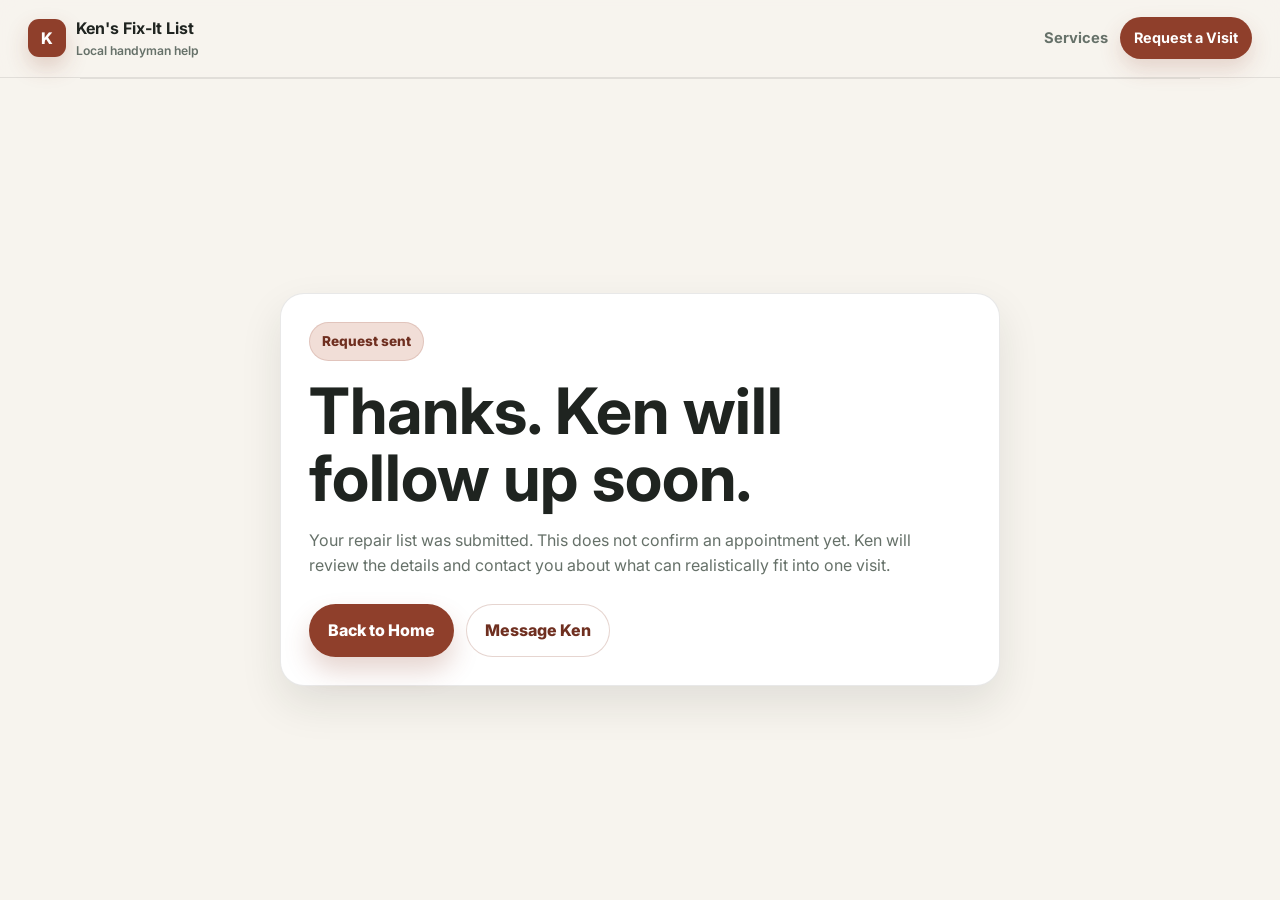
==== thank-you.html @ f35f441e "Fix Netlify form success page" ====
<!doctype html>
<html lang="en">
  <head>
    <meta charset="utf-8">
    <meta name="viewport" content="width=device-width, initial-scale=1">
    <meta
      name="description"
      content="Thanks for contacting Ken's Fix-It List. Ken will follow up about your small repair visit."
    >
    <title>Request Sent | Ken's Fix-It List</title>
    <link rel="preconnect" href="https://fonts.googleapis.com">
    <link rel="preconnect" href="https://fonts.gstatic.com" crossorigin>
    <link
      href="https://fonts.googleapis.com/css2?family=Inter:wght@400;500;600;700;800&display=swap"
      rel="stylesheet"
    >
    <link rel="stylesheet" href="styles.css">
  </head>
  <body>
    <header class="site-header">
      <a class="brand" href="/" aria-label="Ken's Fix-It List home">
        <span class="brand-mark">K</span>
        <span>
          <strong>Ken's Fix-It List</strong>
          <small>Local handyman help</small>
        </span>
      </a>
      <nav class="header-actions" aria-label="Primary navigation">
        <a href="/#services">Services</a>
        <a class="header-cta" href="/#lead-form">Request a Visit</a>
      </nav>
    </header>

    <main>
      <section class="thank-you-page section">
        <div class="thank-you-card">
          <p class="trust-line">Request sent</p>
          <h1>Thanks. Ken will follow up soon.</h1>
          <p>
            Your repair list was submitted. This does not confirm an appointment yet. Ken will review the details and contact you about what can realistically fit into one visit.
          </p>
          <div class="hero-actions">
            <a class="button button-primary" href="/">Back to Home</a>
            <a class="button button-secondary" href="https://m.me/YOUR_FACEBOOK_PAGE" target="_blank" rel="noopener">
              Message Ken
            </a>
          </div>
        </div>
      </section>
    </main>
  </body>
</html>
---- styles.css ----
:root {
  --ink: #1f2420;
  --muted: #667169;
  --line: #e3e0d8;
  --paper: #f7f4ee;
  --panel: #ffffff;
  --soft: #eee8dc;
  --accent: #8f3f2b;
  --accent-dark: #6f2f20;
  --accent-soft: #f1ded7;
  --shadow: 0 18px 42px rgba(31, 36, 32, 0.1);
}

* {
  box-sizing: border-box;
}

html {
  scroll-behavior: smooth;
}

body {
  margin: 0;
  background: var(--paper);
  color: var(--ink);
  font-family: Inter, system-ui, -apple-system, BlinkMacSystemFont, "Segoe UI", sans-serif;
  line-height: 1.55;
}

a {
  color: inherit;
}

.site-header {
  position: sticky;
  top: 0;
  z-index: 10;
  display: flex;
  align-items: center;
  justify-content: space-between;
  gap: 14px;
  padding: 13px 18px;
  background: rgba(247, 244, 238, 0.92);
  border-bottom: 1px solid rgba(31, 36, 32, 0.1);
  backdrop-filter: blur(14px);
}

.brand {
  display: inline-flex;
  align-items: center;
  gap: 10px;
  min-width: 0;
  font-weight: 800;
  text-decoration: none;
}

.brand span:last-child {
  display: grid;
  gap: 1px;
}

.brand small {
  color: var(--muted);
  font-size: 0.76rem;
  font-weight: 600;
}

.brand-mark {
  display: grid;
  width: 38px;
  height: 38px;
  flex: 0 0 auto;
  place-items: center;
  color: #ffffff;
  background: var(--accent);
  border-radius: 11px;
  box-shadow: 0 10px 22px rgba(143, 63, 43, 0.22);
}

.header-actions {
  display: flex;
  align-items: center;
  gap: 12px;
  color: var(--muted);
  font-size: 0.92rem;
  font-weight: 700;
}

.header-actions a {
  text-decoration: none;
}

.header-actions > a:first-child {
  display: none;
}

.header-cta {
  padding: 10px 14px;
  color: #ffffff;
  background: var(--accent);
  border-radius: 999px;
  font-size: 0.9rem;
  box-shadow: 0 10px 22px rgba(143, 63, 43, 0.18);
}

.hero,
.section,
.site-footer {
  width: min(100%, 1120px);
  margin: 0 auto;
  padding: 48px 18px;
}

.hero {
  display: grid;
  gap: 30px;
  align-items: center;
  padding-top: 38px;
}

.trust-line {
  display: inline-flex;
  width: fit-content;
  margin: 0 0 16px;
  padding: 8px 12px;
  color: var(--accent-dark);
  background: var(--accent-soft);
  border: 1px solid rgba(143, 63, 43, 0.16);
  border-radius: 999px;
  font-size: 0.85rem;
  font-weight: 800;
}

.eyebrow {
  margin: 0 0 10px;
  color: var(--accent);
  font-size: 0.76rem;
  font-weight: 800;
  letter-spacing: 0;
  text-transform: uppercase;
}

h1,
h2 {
  margin: 0;
  line-height: 1.06;
  letter-spacing: 0;
}

h1 {
  max-width: 760px;
  font-size: clamp(2.35rem, 9vw, 4.7rem);
}

h2 {
  font-size: clamp(1.8rem, 6.5vw, 3rem);
}

p {
  margin-top: 0;
}

.hero-text,
.section-heading p,
.price-card p,
.steps p,
.faq p,
.final-cta p,
.messenger p,
.site-footer span,
.form-note {
  color: var(--muted);
}

.hero-text {
  max-width: 660px;
  margin: 18px 0 0;
  font-size: clamp(1.05rem, 3vw, 1.25rem);
}

.hero-actions {
  display: grid;
  gap: 12px;
  margin-top: 26px;
}

.button {
  display: inline-flex;
  min-height: 50px;
  align-items: center;
  justify-content: center;
  padding: 13px 18px;
  border: 1px solid transparent;
  border-radius: 999px;
  font: inherit;
  font-weight: 800;
  text-decoration: none;
  cursor: pointer;
  transition: transform 160ms ease, background 160ms ease, border-color 160ms ease;
}

.button:hover {
  transform: translateY(-1px);
}

.button-primary {
  color: #ffffff;
  background: var(--accent);
  box-shadow: 0 14px 26px rgba(143, 63, 43, 0.22);
}

.button-primary:hover,
.header-cta:hover {
  background: var(--accent-dark);
}

.button-secondary {
  color: var(--accent-dark);
  background: #ffffff;
  border-color: rgba(143, 63, 43, 0.22);
}

.hero-card {
  display: grid;
  gap: 14px;
}

.photo-placeholder,
.price-card,
.lead-form,
details,
.service-grid article,
.steps li {
  background: var(--panel);
  border: 1px solid rgba(31, 36, 32, 0.1);
  border-radius: 18px;
}

.photo-placeholder {
  display: grid;
  min-height: 245px;
  place-items: end start;
  padding: 18px;
  overflow: hidden;
  color: var(--accent-dark);
  background:
    linear-gradient(145deg, rgba(143, 63, 43, 0.16), rgba(247, 244, 238, 0.44)),
    repeating-linear-gradient(135deg, #ffffff 0, #ffffff 16px, #f2ede4 16px, #f2ede4 32px);
  box-shadow: var(--shadow);
}

.photo-placeholder span {
  display: inline-flex;
  padding: 8px 11px;
  background: rgba(255, 255, 255, 0.84);
  border: 1px solid rgba(143, 63, 43, 0.18);
  border-radius: 999px;
  font-size: 0.82rem;
  font-weight: 800;
}

.price-card {
  padding: 22px;
  box-shadow: var(--shadow);
}

.price-card h2 {
  font-size: clamp(1.5rem, 5vw, 2.25rem);
}

.price-card p {
  margin: 12px 0 14px;
}

.price-card span {
  display: inline-flex;
  padding: 9px 11px;
  color: var(--accent-dark);
  background: var(--accent-soft);
  border-radius: 999px;
  font-size: 0.86rem;
  font-weight: 800;
}

.section {
  border-top: 1px solid rgba(31, 36, 32, 0.1);
}

.section-heading {
  max-width: 720px;
  margin-bottom: 24px;
}

.section-heading p {
  margin: 12px 0 0;
}

.service-grid {
  display: grid;
  grid-template-columns: 1fr;
  gap: 12px;
}

.service-grid article {
  min-height: 74px;
  align-content: center;
  padding: 18px;
  color: var(--ink);
  font-weight: 800;
  box-shadow: 0 10px 28px rgba(31, 36, 32, 0.05);
}

.split-section {
  display: grid;
  gap: 18px;
}

.steps {
  display: grid;
  gap: 12px;
  padding: 0;
  margin: 0;
  list-style: none;
}

.steps li {
  display: grid;
  grid-template-columns: auto 1fr;
  gap: 14px;
  padding: 16px;
}

.steps span {
  display: grid;
  width: 34px;
  height: 34px;
  place-items: center;
  color: #ffffff;
  background: var(--accent);
  border-radius: 999px;
  font-weight: 800;
}

.steps strong {
  display: block;
  margin-bottom: 4px;
}

.steps p {
  margin: 0;
}

.note-section {
  padding-top: 26px;
  padding-bottom: 26px;
}

.note-section p {
  margin: 0;
  padding: 18px;
  color: var(--accent-dark);
  background: var(--accent-soft);
  border: 1px solid rgba(143, 63, 43, 0.16);
  border-radius: 18px;
  font-weight: 800;
}

.lead-section {
  display: grid;
  gap: 24px;
}

.sticky-copy {
  margin-bottom: 0;
}

.mini-trust {
  display: flex;
  flex-wrap: wrap;
  gap: 8px;
  margin-top: 18px;
}

.mini-trust span {
  padding: 8px 10px;
  color: var(--accent-dark);
  background: #ffffff;
  border: 1px solid rgba(143, 63, 43, 0.16);
  border-radius: 999px;
  font-size: 0.83rem;
  font-weight: 800;
}

.lead-form {
  display: grid;
  gap: 16px;
  padding: 18px;
  box-shadow: var(--shadow);
}

label {
  display: grid;
  gap: 7px;
  font-size: 0.94rem;
  font-weight: 800;
}

input,
textarea,
select {
  width: 100%;
  min-height: 50px;
  padding: 12px 13px;
  color: var(--ink);
  background: #ffffff;
  border: 1px solid #d4d0c7;
  border-radius: 12px;
  font: inherit;
}

textarea {
  resize: vertical;
}

input:focus,
textarea:focus,
select:focus {
  border-color: var(--accent);
  outline: 3px solid rgba(143, 63, 43, 0.18);
}

.full {
  grid-column: 1 / -1;
}

.form-note {
  margin: -4px 0 0;
  font-size: 0.9rem;
}

.faq-list {
  display: grid;
  gap: 10px;
}

details {
  padding: 16px;
}

summary {
  font-weight: 800;
  cursor: pointer;
}

details p {
  margin: 10px 0 0;
}

.final-cta,
.messenger {
  display: grid;
  gap: 20px;
  align-items: center;
}

.final-cta {
  padding-top: 42px;
  padding-bottom: 42px;
}

.final-cta > div {
  padding: 26px;
  background: #ffffff;
  border: 1px solid rgba(31, 36, 32, 0.1);
  border-radius: 22px;
  box-shadow: var(--shadow);
}

.final-cta p,
.messenger p {
  margin: 12px 0 0;
}

.messenger {
  margin-bottom: 34px;
  color: #ffffff;
  background: var(--accent);
  border-radius: 24px;
}

.messenger .eyebrow,
.messenger p {
  color: #f8e9e3;
}

.messenger .button {
  width: 100%;
}

.site-footer {
  display: flex;
  flex-direction: column;
  gap: 4px;
  padding-top: 28px;
  padding-bottom: 32px;
  border-top: 1px solid rgba(31, 36, 32, 0.1);
}

.thank-you-page {
  display: grid;
  min-height: calc(100vh - 78px);
  place-items: center;
}

.thank-you-card {
  width: min(100%, 720px);
  padding: 28px;
  background: #ffffff;
  border: 1px solid rgba(31, 36, 32, 0.1);
  border-radius: 24px;
  box-shadow: var(--shadow);
}

.thank-you-card h1 {
  font-size: clamp(2.2rem, 8vw, 4rem);
}

.thank-you-card p:not(.trust-line) {
  max-width: 620px;
  margin: 16px 0 0;
  color: var(--muted);
}

@media (min-width: 560px) {
  .hero-actions {
    display: flex;
    flex-wrap: wrap;
  }

  .header-actions > a:first-child {
    display: inline-flex;
  }
}

@media (min-width: 720px) {
  .site-header {
    padding: 16px 28px;
  }

  .hero,
  .section,
  .site-footer {
    padding-right: 28px;
    padding-left: 28px;
  }

  .hero {
    grid-template-columns: minmax(0, 1.1fr) minmax(330px, 0.75fr);
    min-height: calc(100vh - 78px);
    padding-top: 58px;
    padding-bottom: 64px;
  }

  .photo-placeholder {
    min-height: 320px;
  }

  .service-grid {
    grid-template-columns: repeat(2, 1fr);
  }

  .split-section,
  .lead-section {
    grid-template-columns: 0.82fr 1.18fr;
    align-items: start;
  }

  .sticky-copy {
    position: sticky;
    top: 96px;
  }

  .lead-form {
    grid-template-columns: repeat(2, 1fr);
    padding: 24px;
  }

  .final-cta,
  .messenger {
    grid-template-columns: 1fr auto;
  }

  .final-cta > div {
    padding: 34px;
  }

  .messenger .button {
    width: auto;
  }
}

@media (min-width: 960px) {
  .service-grid {
    grid-template-columns: repeat(4, 1fr);
  }
}
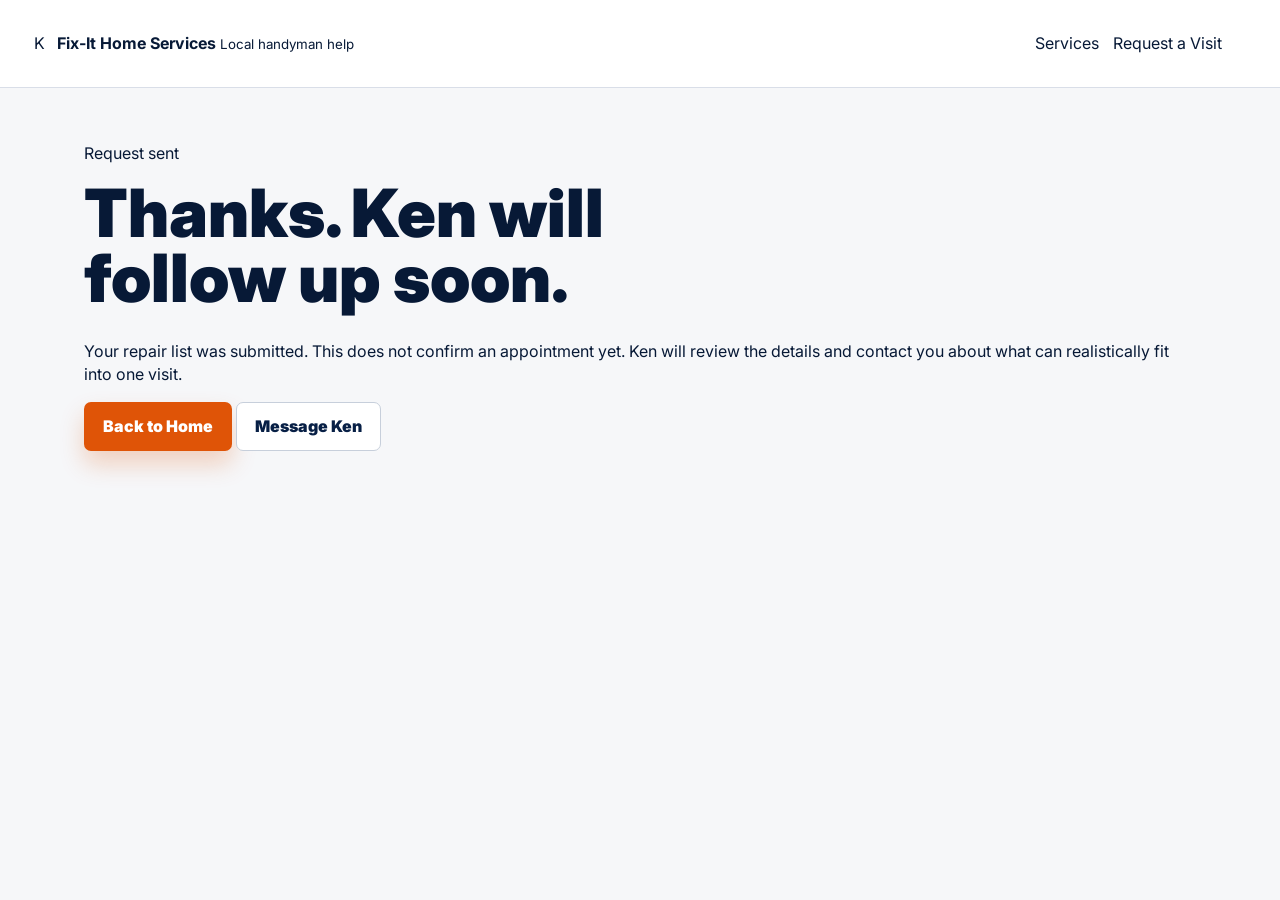
==== commit f43e6763: "Redesign handyman landing page" ====
--- a/thank-you.html
+++ b/thank-you.html
@@ -5,9 +5,9 @@
     <meta name="viewport" content="width=device-width, initial-scale=1">
     <meta
       name="description"
-      content="Thanks for contacting Ken's Fix-It List. Ken will follow up about your small repair visit."
+      content="Thanks for contacting Fix-It Home Services. Ken will follow up about your small repair visit."
     >
-    <title>Request Sent | Ken's Fix-It List</title>
+    <title>Request Sent | Fix-It Home Services</title>
     <link rel="preconnect" href="https://fonts.googleapis.com">
     <link rel="preconnect" href="https://fonts.gstatic.com" crossorigin>
     <link
@@ -18,10 +18,10 @@
   </head>
   <body>
     <header class="site-header">
-      <a class="brand" href="/" aria-label="Ken's Fix-It List home">
+      <a class="brand" href="/" aria-label="Fix-It Home Services home">
         <span class="brand-mark">K</span>
         <span>
-          <strong>Ken's Fix-It List</strong>
+          <strong>Fix-It Home Services</strong>
           <small>Local handyman help</small>
         </span>
       </a>
@@ -41,7 +41,7 @@
           </p>
           <div class="hero-actions">
             <a class="button button-primary" href="/">Back to Home</a>
-            <a class="button button-secondary" href="https://m.me/YOUR_FACEBOOK_PAGE" target="_blank" rel="noopener">
+            <a class="button button-secondary" href="https://m.me/thefixitlist" target="_blank" rel="noopener">
               Message Ken
             </a>
           </div>
--- a/styles.css
+++ b/styles.css
@@ -1,202 +1,752 @@
 :root {
-  --ink: #1f2420;
-  --muted: #667169;
-  --line: #e3e0d8;
-  --paper: #f7f4ee;
+  --ink: #071936;
+  --ink-soft: #1a2d4b;
+  --muted: #647084;
+  --line: #d9dee8;
+  --line-strong: #c7cfdb;
+  --paper: #f6f7f9;
   --panel: #ffffff;
-  --soft: #eee8dc;
-  --accent: #8f3f2b;
-  --accent-dark: #6f2f20;
-  --accent-soft: #f1ded7;
-  --shadow: 0 18px 42px rgba(31, 36, 32, 0.1);
+  --navy: #071f45;
+  --navy-2: #0d2b58;
+  --orange: #df5407;
+  --orange-dark: #bd4300;
+  --blue: #0b74ff;
+  --gold: #d99a14;
+  --shadow: 0 24px 60px rgba(7, 25, 54, 0.14);
+  --soft-shadow: 0 14px 34px rgba(7, 25, 54, 0.08);
+  --radius: 8px;
 }
 
 * {
   box-sizing: border-box;
 }
 
+[hidden] {
+  display: none !important;
+}
+
 html {
   scroll-behavior: smooth;
 }
 
 body {
   margin: 0;
+  color: var(--ink);
   background: var(--paper);
-  color: var(--ink);
   font-family: Inter, system-ui, -apple-system, BlinkMacSystemFont, "Segoe UI", sans-serif;
-  line-height: 1.55;
+  line-height: 1.45;
+}
+
+body.nav-open {
+  overflow: hidden;
 }
 
 a {
   color: inherit;
+}
+
+button,
+input,
+textarea,
+select {
+  font: inherit;
+}
+
+button {
+  cursor: pointer;
+}
+
+.sr-only {
+  position: absolute;
+  width: 1px;
+  height: 1px;
+  padding: 0;
+  overflow: hidden;
+  clip: rect(0, 0, 0, 0);
+  white-space: nowrap;
+  border: 0;
 }
 
 .site-header {
   position: sticky;
   top: 0;
-  z-index: 10;
-  display: flex;
-  align-items: center;
-  justify-content: space-between;
-  gap: 14px;
-  padding: 13px 18px;
-  background: rgba(247, 244, 238, 0.92);
-  border-bottom: 1px solid rgba(31, 36, 32, 0.1);
+  z-index: 50;
+  display: grid;
+  grid-template-columns: auto 1fr auto;
+  align-items: center;
+  gap: 24px;
+  min-height: 88px;
+  padding: 14px 34px;
+  background: rgba(255, 255, 255, 0.96);
+  border-bottom: 1px solid var(--line);
   backdrop-filter: blur(14px);
 }
 
 .brand {
   display: inline-flex;
   align-items: center;
-  gap: 10px;
-  min-width: 0;
-  font-weight: 800;
+  gap: 12px;
+  color: var(--ink);
   text-decoration: none;
 }
 
-.brand span:last-child {
-  display: grid;
-  gap: 1px;
-}
-
-.brand small {
-  color: var(--muted);
-  font-size: 0.76rem;
-  font-weight: 600;
-}
-
-.brand-mark {
-  display: grid;
-  width: 38px;
-  height: 38px;
-  flex: 0 0 auto;
+.brand-shield {
+  display: grid;
+  width: 46px;
+  height: 54px;
   place-items: center;
   color: #ffffff;
-  background: var(--accent);
-  border-radius: 11px;
-  box-shadow: 0 10px 22px rgba(143, 63, 43, 0.22);
-}
-
+  background: linear-gradient(180deg, #08244e, #0f386b);
+  border: 1px solid #0d315e;
+  border-radius: 8px 8px 14px 14px;
+  box-shadow: inset 0 -12px 0 rgba(189, 67, 0, 0.95);
+}
+
+.brand-shield i {
+  font-size: 0.95rem;
+  transform: translateY(-4px);
+}
+
+.brand-copy {
+  padding-right: 18px;
+  border-right: 1px solid var(--line-strong);
+}
+
+.brand-copy strong {
+  display: block;
+  color: var(--navy);
+  font-size: 1.7rem;
+  font-weight: 900;
+  line-height: 0.88;
+  text-transform: uppercase;
+}
+
+.brand-copy strong::first-line {
+  letter-spacing: 0;
+}
+
+.primary-nav,
 .header-actions {
   display: flex;
   align-items: center;
-  gap: 12px;
-  color: var(--muted);
-  font-size: 0.92rem;
-  font-weight: 700;
-}
-
+}
+
+.primary-nav {
+  justify-content: center;
+  gap: 28px;
+  font-size: 0.93rem;
+  font-weight: 800;
+}
+
+.primary-nav a,
 .header-actions a {
   text-decoration: none;
 }
 
-.header-actions > a:first-child {
+.primary-nav a {
+  color: #0f1b2f;
+}
+
+.header-actions {
+  justify-content: flex-end;
+  gap: 14px;
+}
+
+.messenger-link,
+.phone-link {
+  display: inline-flex;
+  min-height: 44px;
+  align-items: center;
+  justify-content: center;
+  gap: 9px;
+  border-radius: 8px;
+  font-size: 0.92rem;
+  font-weight: 800;
+}
+
+.messenger-link {
+  color: var(--blue);
+}
+
+.messenger-link i {
+  font-size: 1.35rem;
+}
+
+.phone-link {
+  padding: 0 16px;
+  color: #ffffff;
+  background: var(--navy);
+  box-shadow: var(--soft-shadow);
+}
+
+.nav-toggle {
   display: none;
-}
-
-.header-cta {
-  padding: 10px 14px;
-  color: #ffffff;
-  background: var(--accent);
-  border-radius: 999px;
-  font-size: 0.9rem;
-  box-shadow: 0 10px 22px rgba(143, 63, 43, 0.18);
-}
-
-.hero,
-.section,
-.site-footer {
-  width: min(100%, 1120px);
+  width: 44px;
+  height: 44px;
+  color: var(--ink);
+  background: #ffffff;
+  border: 1px solid var(--line);
+  border-radius: var(--radius);
+}
+
+.hero {
+  display: grid;
+  grid-template-columns: minmax(0, 1fr) 450px;
+  align-items: start;
+  gap: 28px;
+  width: min(100%, 1440px);
   margin: 0 auto;
-  padding: 48px 18px;
-}
-
-.hero {
-  display: grid;
-  gap: 30px;
-  align-items: center;
-  padding-top: 38px;
-}
-
-.trust-line {
-  display: inline-flex;
-  width: fit-content;
-  margin: 0 0 16px;
-  padding: 8px 12px;
-  color: var(--accent-dark);
-  background: var(--accent-soft);
-  border: 1px solid rgba(143, 63, 43, 0.16);
-  border-radius: 999px;
-  font-size: 0.85rem;
-  font-weight: 800;
-}
-
-.eyebrow {
-  margin: 0 0 10px;
-  color: var(--accent);
-  font-size: 0.76rem;
-  font-weight: 800;
-  letter-spacing: 0;
-  text-transform: uppercase;
+  padding: 0 44px 36px;
+}
+
+.hero-main {
+  display: grid;
+  grid-template-columns: minmax(500px, 1fr) minmax(320px, 0.75fr);
+  gap: 0;
+  overflow: hidden;
+  background: #ffffff;
+  border-left: 1px solid var(--line);
+  border-right: 1px solid var(--line);
+}
+
+.hero-copy {
+  position: relative;
+  z-index: 2;
+  padding: 42px 32px 16px;
+  background:
+    linear-gradient(90deg, #ffffff 0%, rgba(255, 255, 255, 0.94) 68%, rgba(255, 255, 255, 0.76) 100%),
+    linear-gradient(180deg, #ffffff 0%, #f4f5f7 100%);
+}
+
+.kicker {
+  max-width: 270px;
+  margin: 0 0 28px;
+  color: var(--ink-soft);
+  font-weight: 700;
 }
 
 h1,
-h2 {
-  margin: 0;
-  line-height: 1.06;
-  letter-spacing: 0;
-}
-
-h1 {
-  max-width: 760px;
-  font-size: clamp(2.35rem, 9vw, 4.7rem);
-}
-
-h2 {
-  font-size: clamp(1.8rem, 6.5vw, 3rem);
-}
-
+h2,
+h3,
 p {
   margin-top: 0;
 }
 
-.hero-text,
-.section-heading p,
-.price-card p,
-.steps p,
-.faq p,
-.final-cta p,
-.messenger p,
-.site-footer span,
-.form-note {
+h1 {
+  max-width: 650px;
+  margin-bottom: 28px;
+  font-size: clamp(3.2rem, 5.2vw, 4.65rem);
+  font-weight: 900;
+  line-height: 0.98;
+  letter-spacing: 0;
+}
+
+.price-lockup {
+  display: grid;
+  grid-template-columns: auto auto;
+  grid-template-rows: auto auto;
+  align-items: center;
+  gap: 2px 24px;
+  width: fit-content;
+  padding-bottom: 20px;
+  border-bottom: 1px solid var(--line-strong);
+}
+
+.price-lockup strong {
+  grid-row: span 2;
+  font-size: clamp(4.4rem, 8vw, 6.6rem);
+  font-weight: 900;
+  line-height: 0.82;
+}
+
+.price-lockup span {
+  color: var(--orange-dark);
+  font-size: 2rem;
+  font-weight: 900;
+  line-height: 1;
+  text-transform: uppercase;
+}
+
+.price-lockup p {
+  max-width: 190px;
+  margin: 0;
+  color: var(--ink);
+  font-size: 1.25rem;
+  font-weight: 800;
+  line-height: 1.15;
+}
+
+.hero-note {
+  max-width: 520px;
+  margin: 18px 0 30px;
+  color: var(--ink);
+  font-size: 1.25rem;
+  font-weight: 800;
+}
+
+.trust-grid {
+  display: grid;
+  grid-template-columns: repeat(3, 1fr);
+  gap: 24px;
+}
+
+.trust-grid article {
+  display: grid;
+  gap: 8px;
+}
+
+.trust-grid i,
+.proof-row > article > i {
+  display: grid;
+  width: 42px;
+  height: 42px;
+  place-items: center;
+  color: var(--navy);
+  border: 2px solid var(--navy);
+  border-radius: 50%;
+  font-size: 1.15rem;
+}
+
+.trust-grid strong,
+.proof-row strong {
+  font-size: 0.86rem;
+  font-weight: 900;
+  text-transform: uppercase;
+}
+
+.trust-grid span,
+.proof-row span,
+.proof-row p {
   color: var(--muted);
-}
-
-.hero-text {
-  max-width: 660px;
-  margin: 18px 0 0;
-  font-size: clamp(1.05rem, 3vw, 1.25rem);
-}
-
-.hero-actions {
-  display: grid;
+  font-size: 0.88rem;
+}
+
+.hero-photo {
+  position: relative;
+  min-height: 610px;
+  margin: 0;
+  overflow: hidden;
+  background: #e8edf2;
+}
+
+.hero-photo::before {
+  position: absolute;
+  inset: 0;
+  z-index: 1;
+  background: linear-gradient(90deg, rgba(255, 255, 255, 0.26), rgba(255, 255, 255, 0) 34%);
+  content: "";
+}
+
+.hero-photo img {
+  width: 100%;
+  height: 100%;
+  object-fit: cover;
+  object-position: center top;
+  filter: saturate(0.98) contrast(1.03);
+}
+
+.hero-photo figcaption {
+  position: absolute;
+  right: 22px;
+  bottom: 22px;
+  z-index: 2;
+  display: grid;
+  gap: 3px;
+  max-width: 260px;
+  padding: 14px 16px;
+  color: #ffffff;
+  background: rgba(7, 31, 69, 0.9);
+  border-radius: var(--radius);
+}
+
+.hero-photo figcaption span {
+  color: rgba(255, 255, 255, 0.78);
+  font-size: 0.86rem;
+}
+
+.services-panel {
+  grid-column: 1 / -1;
+  padding: 18px 34px 22px;
+  background: rgba(255, 255, 255, 0.94);
+  border-top: 1px solid var(--line);
+}
+
+.panel-heading,
+.section-heading {
+  display: flex;
+  align-items: end;
+  justify-content: space-between;
+  gap: 18px;
+}
+
+.panel-heading h2 {
+  margin: 0 0 18px;
+  font-size: 1.15rem;
+  font-weight: 900;
+}
+
+.text-button {
+  display: inline-flex;
+  align-items: center;
+  gap: 8px;
+  padding: 0;
+  color: var(--navy);
+  background: transparent;
+  border: 0;
+  font-weight: 800;
+}
+
+.service-grid {
+  display: grid;
+  grid-template-columns: repeat(5, 1fr);
+  gap: 10px;
+}
+
+.service-card {
+  display: grid;
+  grid-template-columns: 28px 1fr;
+  align-items: center;
+  gap: 10px;
+  min-height: 56px;
+  padding: 10px 14px;
+  color: var(--ink);
+  text-align: left;
+  background: #f8f9fb;
+  border: 1px solid var(--line);
+  border-radius: var(--radius);
+  box-shadow: 0 1px 0 rgba(255, 255, 255, 0.7) inset;
+  transition: border-color 150ms ease, background 150ms ease, transform 150ms ease;
+}
+
+.service-card:hover,
+.service-card.is-selected {
+  background: #ffffff;
+  border-color: var(--orange);
+  transform: translateY(-1px);
+}
+
+.service-card i {
+  color: var(--navy);
+  font-size: 1.2rem;
+}
+
+.service-card span {
+  font-size: 0.88rem;
+  font-weight: 800;
+  line-height: 1.15;
+}
+
+.proof-row {
+  grid-column: 1 / -1;
+  display: grid;
+  grid-template-columns: 1.1fr 1fr 1fr;
+  gap: 0;
+  padding: 14px 34px 20px;
+  background: #ffffff;
+  border-top: 1px solid var(--line);
+}
+
+.proof-row article {
+  display: grid;
+  align-content: start;
+  gap: 8px;
+  min-height: 92px;
+  padding: 0 24px;
+  border-right: 1px solid var(--line);
+}
+
+.proof-row article:first-child {
+  padding-left: 0;
+}
+
+.proof-row article:last-child {
+  padding-right: 0;
+  border-right: 0;
+}
+
+.stars {
+  display: flex;
+  align-items: center;
+  gap: 4px;
+  color: var(--gold);
+}
+
+.stars span {
+  margin-left: 10px;
+  color: var(--ink);
+  font-weight: 800;
+}
+
+.proof-row p {
+  margin-bottom: 0;
+}
+
+.request-card {
+  position: sticky;
+  top: 100px;
+  overflow: hidden;
+  background: #ffffff;
+  border: 1px solid var(--line-strong);
+  border-radius: var(--radius);
+  box-shadow: var(--shadow);
+}
+
+.request-head {
+  padding: 22px 26px 20px;
+  color: #ffffff;
+  background: linear-gradient(135deg, var(--navy), var(--navy-2));
+}
+
+.request-head p {
+  margin: 0 0 4px;
+  font-size: 1.5rem;
+  font-weight: 900;
+}
+
+.request-head h2 {
+  margin: 0;
+  font-size: 1rem;
+  font-weight: 800;
+}
+
+.step-tabs {
+  display: grid;
+  grid-template-columns: repeat(3, 1fr);
+  gap: 0;
+  margin: 0;
+  padding: 18px 26px 0;
+  list-style: none;
+  border-bottom: 1px solid var(--line);
+}
+
+.step-tabs li {
+  display: flex;
+  align-items: center;
+  gap: 9px;
+  padding: 0 0 14px;
+  color: #777f8d;
+  border-bottom: 3px solid transparent;
+  font-size: 0.82rem;
+  font-weight: 900;
+  text-transform: uppercase;
+}
+
+.step-tabs span {
+  display: grid;
+  width: 24px;
+  height: 24px;
+  place-items: center;
+  border: 1px solid var(--line-strong);
+  border-radius: 50%;
+  font-size: 0.78rem;
+}
+
+.step-tabs li.is-active {
+  color: var(--ink);
+  border-color: var(--orange);
+}
+
+.step-tabs li.is-active span {
+  color: #ffffff;
+  background: var(--orange);
+  border-color: var(--orange);
+}
+
+.lead-form {
+  padding: 22px 26px 16px;
+}
+
+.form-step {
+  display: none;
+}
+
+.form-step.is-active {
+  display: grid;
+  gap: 16px;
+}
+
+label {
+  position: relative;
+  display: grid;
+  gap: 7px;
+  color: var(--ink);
+  font-size: 0.9rem;
+  font-weight: 800;
+}
+
+label span {
+  color: var(--muted);
+  font-weight: 600;
+}
+
+input,
+textarea,
+select {
+  width: 100%;
+  min-height: 44px;
+  padding: 11px 12px;
+  color: var(--ink);
+  background: #ffffff;
+  border: 1px solid var(--line-strong);
+  border-radius: 6px;
+  outline: none;
+}
+
+textarea {
+  min-height: 92px;
+  resize: vertical;
+}
+
+input:focus,
+textarea:focus,
+select:focus {
+  border-color: var(--blue);
+  box-shadow: 0 0 0 3px rgba(11, 116, 255, 0.14);
+}
+
+.character-count {
+  position: absolute;
+  right: 12px;
+  bottom: 10px;
+  color: var(--muted);
+  font-weight: 600;
+}
+
+.field-row {
+  display: grid;
+  grid-template-columns: 1fr 0.72fr;
   gap: 12px;
-  margin-top: 26px;
+}
+
+.upload-zone {
+  min-height: 154px;
+  align-content: center;
+  justify-items: center;
+  padding: 22px;
+  color: var(--ink);
+  text-align: center;
+  border: 1px dashed var(--line-strong);
+  border-radius: var(--radius);
+}
+
+.upload-zone input {
+  position: absolute;
+  inset: 0;
+  width: 100%;
+  height: 100%;
+  opacity: 0;
+  cursor: pointer;
+}
+
+.upload-zone i {
+  color: var(--navy);
+  font-size: 1.8rem;
+}
+
+.upload-zone span,
+.upload-zone small,
+.photo-feedback,
+.privacy-note {
+  color: var(--muted);
+  font-weight: 600;
+}
+
+.photo-feedback {
+  padding: 10px 12px;
+  background: #f8f9fb;
+  border: 1px solid var(--line);
+  border-radius: 6px;
+  font-size: 0.86rem;
+}
+
+.tips-box {
+  padding: 14px;
+  background: #f8f9fb;
+  border: 1px solid var(--line);
+  border-radius: var(--radius);
+}
+
+.tips-box strong {
+  display: block;
+  margin-bottom: 10px;
+}
+
+.tips-box ul {
+  display: grid;
+  gap: 8px;
+  margin: 0;
+  padding: 0;
+  list-style: none;
+  color: var(--muted);
+  font-size: 0.9rem;
+}
+
+.tips-box i {
+  margin-right: 8px;
+  color: var(--navy);
+}
+
+.review-box {
+  padding: 18px;
+  background: #f8f9fb;
+  border: 1px solid var(--line);
+  border-radius: var(--radius);
+}
+
+.review-box h3 {
+  margin-bottom: 14px;
+  font-size: 1.2rem;
+}
+
+.review-box dl {
+  display: grid;
+  gap: 10px;
+  margin: 0 0 16px;
+}
+
+.review-box dl div {
+  display: flex;
+  justify-content: space-between;
+  gap: 16px;
+  padding-bottom: 10px;
+  border-bottom: 1px solid var(--line);
+}
+
+.review-box dt {
+  color: var(--muted);
+  font-weight: 700;
+}
+
+.review-box dd {
+  margin: 0;
+  text-align: right;
+  font-weight: 900;
+}
+
+.review-box p {
+  margin-bottom: 0;
+  color: var(--muted);
+  font-size: 0.9rem;
+}
+
+.form-actions {
+  display: flex;
+  gap: 10px;
+  margin-top: 18px;
 }
 
 .button {
   display: inline-flex;
-  min-height: 50px;
+  min-height: 48px;
   align-items: center;
   justify-content: center;
-  padding: 13px 18px;
+  gap: 10px;
+  padding: 12px 18px;
+  border-radius: 7px;
   border: 1px solid transparent;
-  border-radius: 999px;
-  font: inherit;
-  font-weight: 800;
+  font-weight: 900;
   text-decoration: none;
-  cursor: pointer;
-  transition: transform 160ms ease, background 160ms ease, border-color 160ms ease;
+  transition: background 150ms ease, border-color 150ms ease, transform 150ms ease;
 }
 
 .button:hover {
@@ -204,403 +754,349 @@
 }
 
 .button-primary {
+  flex: 1;
   color: #ffffff;
-  background: var(--accent);
-  box-shadow: 0 14px 26px rgba(143, 63, 43, 0.22);
-}
-
-.button-primary:hover,
-.header-cta:hover {
-  background: var(--accent-dark);
+  background: var(--orange);
+  box-shadow: 0 13px 24px rgba(223, 84, 7, 0.24);
+}
+
+.button-primary:hover {
+  background: var(--orange-dark);
 }
 
 .button-secondary {
-  color: var(--accent-dark);
+  color: var(--navy);
   background: #ffffff;
-  border-color: rgba(143, 63, 43, 0.22);
-}
-
-.hero-card {
-  display: grid;
-  gap: 14px;
-}
-
-.photo-placeholder,
-.price-card,
-.lead-form,
-details,
-.service-grid article,
-.steps li {
-  background: var(--panel);
-  border: 1px solid rgba(31, 36, 32, 0.1);
-  border-radius: 18px;
-}
-
-.photo-placeholder {
-  display: grid;
-  min-height: 245px;
-  place-items: end start;
-  padding: 18px;
-  overflow: hidden;
-  color: var(--accent-dark);
-  background:
-    linear-gradient(145deg, rgba(143, 63, 43, 0.16), rgba(247, 244, 238, 0.44)),
-    repeating-linear-gradient(135deg, #ffffff 0, #ffffff 16px, #f2ede4 16px, #f2ede4 32px);
-  box-shadow: var(--shadow);
-}
-
-.photo-placeholder span {
-  display: inline-flex;
-  padding: 8px 11px;
-  background: rgba(255, 255, 255, 0.84);
-  border: 1px solid rgba(143, 63, 43, 0.18);
-  border-radius: 999px;
-  font-size: 0.82rem;
+  border-color: var(--line-strong);
+}
+
+.button[disabled] {
+  cursor: not-allowed;
+  opacity: 0.62;
+  transform: none;
+}
+
+.divider {
+  display: flex;
+  align-items: center;
+  gap: 12px;
+  margin: 16px 0;
+  color: var(--muted);
+  font-size: 0.75rem;
   font-weight: 800;
-}
-
-.price-card {
+  text-transform: uppercase;
+}
+
+.divider::before,
+.divider::after {
+  flex: 1;
+  height: 1px;
+  background: var(--line);
+  content: "";
+}
+
+.messenger-cta {
+  display: flex;
+  align-items: center;
+  justify-content: center;
+  gap: 12px;
+  min-height: 54px;
+  padding: 10px 14px;
+  color: var(--blue);
+  border: 2px solid var(--blue);
+  border-radius: 7px;
+  text-align: left;
+  text-decoration: none;
+}
+
+.messenger-cta i {
+  font-size: 1.7rem;
+}
+
+.messenger-cta span {
+  display: grid;
+  color: var(--muted);
+  font-size: 0.78rem;
+}
+
+.messenger-cta strong {
+  color: var(--blue);
+  font-size: 0.95rem;
+}
+
+.privacy-note {
+  margin: 12px 0 0;
+  text-align: center;
+  font-size: 0.77rem;
+}
+
+.section {
+  width: min(100%, 1180px);
+  margin: 0 auto;
+  padding: 54px 34px;
+}
+
+.section-heading {
+  margin-bottom: 24px;
+}
+
+.eyebrow {
+  margin: 0 0 8px;
+  color: var(--orange-dark);
+  font-size: 0.78rem;
+  font-weight: 900;
+  text-transform: uppercase;
+}
+
+.section-heading h2 {
+  margin: 0;
+  font-size: clamp(1.9rem, 4vw, 3rem);
+  line-height: 1.05;
+}
+
+.process-list {
+  display: grid;
+  grid-template-columns: repeat(3, 1fr);
+  gap: 18px;
+  margin: 0;
+  padding: 0;
+  list-style: none;
+}
+
+.process-list li {
+  display: grid;
+  gap: 12px;
   padding: 22px;
-  box-shadow: var(--shadow);
-}
-
-.price-card h2 {
-  font-size: clamp(1.5rem, 5vw, 2.25rem);
-}
-
-.price-card p {
-  margin: 12px 0 14px;
-}
-
-.price-card span {
-  display: inline-flex;
-  padding: 9px 11px;
-  color: var(--accent-dark);
-  background: var(--accent-soft);
-  border-radius: 999px;
-  font-size: 0.86rem;
-  font-weight: 800;
-}
-
-.section {
-  border-top: 1px solid rgba(31, 36, 32, 0.1);
-}
-
-.section-heading {
-  max-width: 720px;
-  margin-bottom: 24px;
-}
-
-.section-heading p {
-  margin: 12px 0 0;
-}
-
-.service-grid {
-  display: grid;
-  grid-template-columns: 1fr;
-  gap: 12px;
-}
-
-.service-grid article {
-  min-height: 74px;
-  align-content: center;
-  padding: 18px;
-  color: var(--ink);
-  font-weight: 800;
-  box-shadow: 0 10px 28px rgba(31, 36, 32, 0.05);
-}
-
-.split-section {
-  display: grid;
-  gap: 18px;
-}
-
-.steps {
-  display: grid;
-  gap: 12px;
-  padding: 0;
-  margin: 0;
-  list-style: none;
-}
-
-.steps li {
-  display: grid;
-  grid-template-columns: auto 1fr;
-  gap: 14px;
-  padding: 16px;
-}
-
-.steps span {
+  background: #ffffff;
+  border: 1px solid var(--line);
+  border-radius: var(--radius);
+}
+
+.process-list span {
   display: grid;
   width: 34px;
   height: 34px;
   place-items: center;
   color: #ffffff;
-  background: var(--accent);
-  border-radius: 999px;
-  font-weight: 800;
-}
-
-.steps strong {
-  display: block;
-  margin-bottom: 4px;
-}
-
-.steps p {
+  background: var(--navy);
+  border-radius: 50%;
+  font-weight: 900;
+}
+
+.process-list p {
   margin: 0;
-}
-
-.note-section {
-  padding-top: 26px;
-  padding-bottom: 26px;
-}
-
-.note-section p {
-  margin: 0;
-  padding: 18px;
-  color: var(--accent-dark);
-  background: var(--accent-soft);
-  border: 1px solid rgba(143, 63, 43, 0.16);
-  border-radius: 18px;
-  font-weight: 800;
-}
-
-.lead-section {
-  display: grid;
-  gap: 24px;
-}
-
-.sticky-copy {
-  margin-bottom: 0;
-}
-
-.mini-trust {
+  color: var(--muted);
+}
+
+.faq-list {
+  display: grid;
+  grid-template-columns: repeat(4, 1fr);
+  gap: 12px;
+}
+
+details {
+  background: #ffffff;
+  border: 1px solid var(--line);
+  border-radius: var(--radius);
+}
+
+summary {
   display: flex;
-  flex-wrap: wrap;
-  gap: 8px;
-  margin-top: 18px;
-}
-
-.mini-trust span {
-  padding: 8px 10px;
-  color: var(--accent-dark);
-  background: #ffffff;
-  border: 1px solid rgba(143, 63, 43, 0.16);
-  border-radius: 999px;
-  font-size: 0.83rem;
-  font-weight: 800;
-}
-
-.lead-form {
-  display: grid;
+  align-items: center;
+  justify-content: space-between;
   gap: 16px;
-  padding: 18px;
-  box-shadow: var(--shadow);
-}
-
-label {
-  display: grid;
-  gap: 7px;
-  font-size: 0.94rem;
-  font-weight: 800;
-}
-
-input,
-textarea,
-select {
-  width: 100%;
-  min-height: 50px;
-  padding: 12px 13px;
-  color: var(--ink);
-  background: #ffffff;
-  border: 1px solid #d4d0c7;
-  border-radius: 12px;
-  font: inherit;
-}
-
-textarea {
-  resize: vertical;
-}
-
-input:focus,
-textarea:focus,
-select:focus {
-  border-color: var(--accent);
-  outline: 3px solid rgba(143, 63, 43, 0.18);
-}
-
-.full {
-  grid-column: 1 / -1;
-}
-
-.form-note {
-  margin: -4px 0 0;
-  font-size: 0.9rem;
-}
-
-.faq-list {
-  display: grid;
-  gap: 10px;
-}
-
-details {
-  padding: 16px;
-}
-
-summary {
+  min-height: 56px;
+  padding: 0 16px;
   font-weight: 800;
   cursor: pointer;
 }
 
+summary::after {
+  color: var(--muted);
+  font-family: "Font Awesome 6 Free";
+  font-weight: 900;
+  content: "\f107";
+}
+
+details[open] summary::after {
+  content: "\f106";
+}
+
 details p {
-  margin: 10px 0 0;
-}
-
-.final-cta,
-.messenger {
-  display: grid;
-  gap: 20px;
-  align-items: center;
-}
-
-.final-cta {
-  padding-top: 42px;
-  padding-bottom: 42px;
-}
-
-.final-cta > div {
-  padding: 26px;
-  background: #ffffff;
-  border: 1px solid rgba(31, 36, 32, 0.1);
-  border-radius: 22px;
-  box-shadow: var(--shadow);
-}
-
-.final-cta p,
-.messenger p {
-  margin: 12px 0 0;
-}
-
-.messenger {
-  margin-bottom: 34px;
-  color: #ffffff;
-  background: var(--accent);
-  border-radius: 24px;
-}
-
-.messenger .eyebrow,
-.messenger p {
-  color: #f8e9e3;
-}
-
-.messenger .button {
-  width: 100%;
-}
-
-.site-footer {
-  display: flex;
-  flex-direction: column;
-  gap: 4px;
-  padding-top: 28px;
-  padding-bottom: 32px;
-  border-top: 1px solid rgba(31, 36, 32, 0.1);
-}
-
-.thank-you-page {
-  display: grid;
-  min-height: calc(100vh - 78px);
-  place-items: center;
-}
-
-.thank-you-card {
-  width: min(100%, 720px);
-  padding: 28px;
-  background: #ffffff;
-  border: 1px solid rgba(31, 36, 32, 0.1);
-  border-radius: 24px;
-  box-shadow: var(--shadow);
-}
-
-.thank-you-card h1 {
-  font-size: clamp(2.2rem, 8vw, 4rem);
-}
-
-.thank-you-card p:not(.trust-line) {
-  max-width: 620px;
-  margin: 16px 0 0;
+  margin: 0;
+  padding: 0 16px 16px;
   color: var(--muted);
 }
 
-@media (min-width: 560px) {
-  .hero-actions {
-    display: flex;
-    flex-wrap: wrap;
-  }
-
-  .header-actions > a:first-child {
-    display: inline-flex;
-  }
-}
-
-@media (min-width: 720px) {
+@media (max-width: 1220px) {
   .site-header {
-    padding: 16px 28px;
-  }
-
-  .hero,
-  .section,
-  .site-footer {
-    padding-right: 28px;
-    padding-left: 28px;
+    grid-template-columns: auto auto;
+  }
+
+  .primary-nav {
+    order: 3;
+    grid-column: 1 / -1;
+    justify-content: flex-start;
+    overflow-x: auto;
+    padding-top: 8px;
   }
 
   .hero {
-    grid-template-columns: minmax(0, 1.1fr) minmax(330px, 0.75fr);
-    min-height: calc(100vh - 78px);
-    padding-top: 58px;
-    padding-bottom: 64px;
-  }
-
-  .photo-placeholder {
-    min-height: 320px;
+    grid-template-columns: 1fr;
+    padding-inline: 24px;
+  }
+
+  .request-card {
+    position: static;
+  }
+}
+
+@media (max-width: 900px) {
+  .site-header {
+    grid-template-columns: 1fr auto;
+    min-height: 72px;
+    padding: 12px 18px;
+  }
+
+  .brand-copy {
+    border-right: 0;
+  }
+
+  .brand-copy strong {
+    font-size: 1.25rem;
+  }
+
+  .brand-shield {
+    width: 38px;
+    height: 44px;
+  }
+
+  .nav-toggle {
+    display: inline-grid;
+    place-items: center;
+  }
+
+  .primary-nav,
+  .header-actions {
+    display: none;
+  }
+
+  .site-header.nav-open .primary-nav,
+  .site-header.nav-open .header-actions {
+    display: grid;
+    grid-column: 1 / -1;
+    justify-content: stretch;
+  }
+
+  .site-header.nav-open .primary-nav {
+    gap: 0;
+    padding-top: 12px;
+  }
+
+  .site-header.nav-open .primary-nav a {
+    padding: 14px 0;
+    border-top: 1px solid var(--line);
+  }
+
+  .site-header.nav-open .header-actions {
+    gap: 10px;
+  }
+
+  .messenger-link,
+  .phone-link {
+    justify-content: flex-start;
+  }
+
+  .hero {
+    padding: 0 14px 24px;
+  }
+
+  .hero-main {
+    grid-template-columns: 1fr;
+  }
+
+  .hero-copy {
+    padding: 32px 22px 18px;
+  }
+
+  h1 {
+    font-size: clamp(2.7rem, 13vw, 4rem);
+  }
+
+  .price-lockup {
+    grid-template-columns: 1fr;
+  }
+
+  .price-lockup strong {
+    grid-row: auto;
+  }
+
+  .trust-grid,
+  .proof-row,
+  .process-list,
+  .faq-list {
+    grid-template-columns: 1fr;
+  }
+
+  .hero-photo {
+    min-height: 420px;
   }
 
   .service-grid {
     grid-template-columns: repeat(2, 1fr);
   }
 
-  .split-section,
-  .lead-section {
-    grid-template-columns: 0.82fr 1.18fr;
-    align-items: start;
-  }
-
-  .sticky-copy {
-    position: sticky;
-    top: 96px;
+  .proof-row article {
+    min-height: auto;
+    padding: 16px 0;
+    border-right: 0;
+    border-bottom: 1px solid var(--line);
+  }
+
+  .proof-row article:last-child {
+    border-bottom: 0;
+  }
+
+  .field-row {
+    grid-template-columns: 1fr;
+  }
+
+  .step-tabs {
+    padding-inline: 18px;
   }
 
   .lead-form {
-    grid-template-columns: repeat(2, 1fr);
-    padding: 24px;
-  }
-
-  .final-cta,
-  .messenger {
-    grid-template-columns: 1fr auto;
-  }
-
-  .final-cta > div {
-    padding: 34px;
-  }
-
-  .messenger .button {
-    width: auto;
-  }
-}
-
-@media (min-width: 960px) {
+    padding-inline: 18px;
+  }
+
+  .section {
+    padding: 42px 18px;
+  }
+}
+
+@media (max-width: 560px) {
+  .hero-copy,
+  .services-panel,
+  .proof-row {
+    padding-inline: 16px;
+  }
+
   .service-grid {
-    grid-template-columns: repeat(4, 1fr);
-  }
-}
+    grid-template-columns: 1fr;
+  }
+
+  .request-head {
+    padding-inline: 18px;
+  }
+
+  .step-tabs li {
+    flex-direction: column;
+    align-items: flex-start;
+    gap: 6px;
+    font-size: 0.72rem;
+  }
+
+  .form-actions {
+    display: grid;
+  }
+}
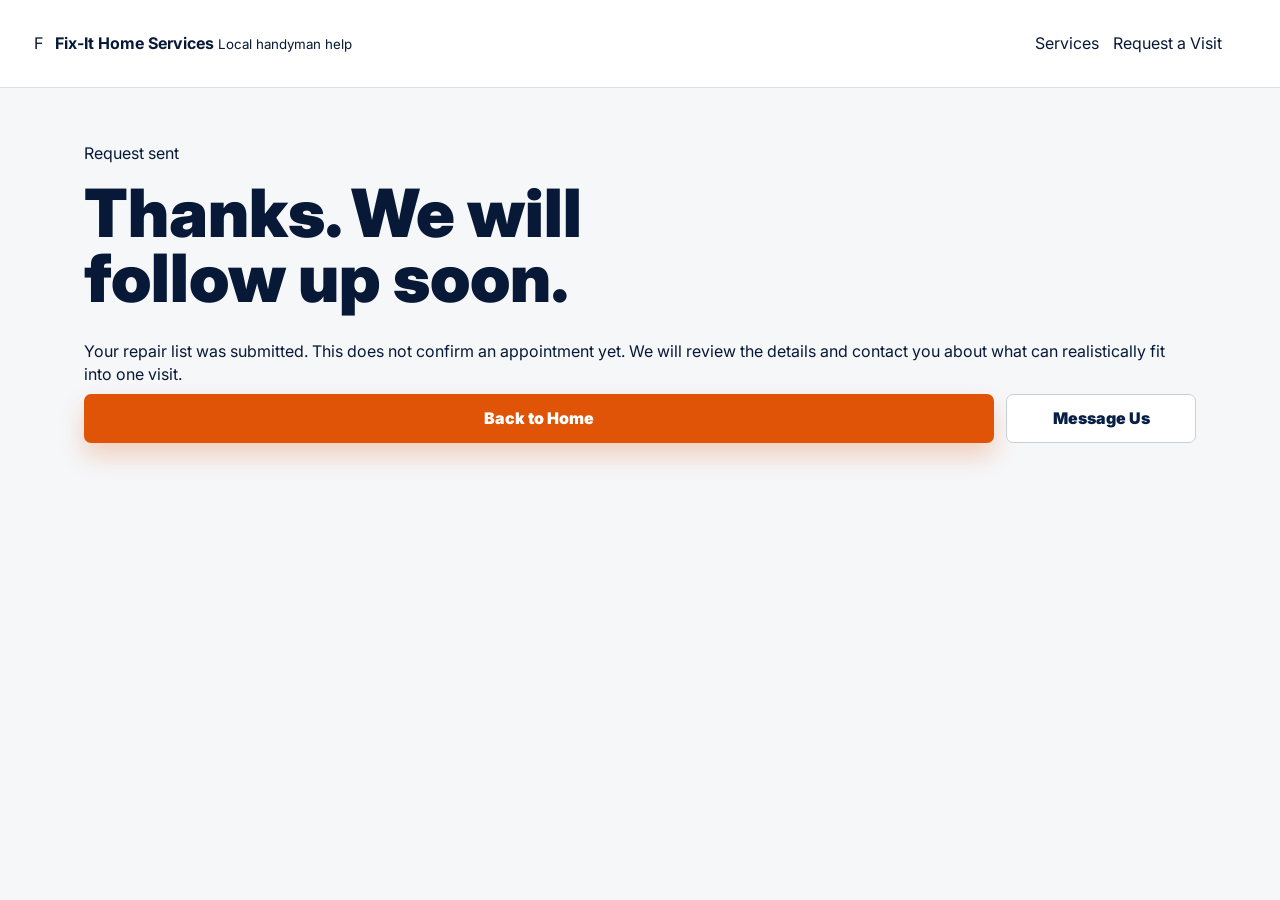
==== commit 236d9407: "Update service pricing model" ====
--- a/thank-you.html
+++ b/thank-you.html
@@ -5,7 +5,7 @@
     <meta name="viewport" content="width=device-width, initial-scale=1">
     <meta
       name="description"
-      content="Thanks for contacting Fix-It Home Services. Ken will follow up about your small repair visit."
+      content="Thanks for contacting Fix-It Home Services. We will follow up about your small repair visit."
     >
     <title>Request Sent | Fix-It Home Services</title>
     <link rel="preconnect" href="https://fonts.googleapis.com">
@@ -19,7 +19,7 @@
   <body>
     <header class="site-header">
       <a class="brand" href="/" aria-label="Fix-It Home Services home">
-        <span class="brand-mark">K</span>
+        <span class="brand-mark">F</span>
         <span>
           <strong>Fix-It Home Services</strong>
           <small>Local handyman help</small>
@@ -35,14 +35,14 @@
       <section class="thank-you-page section">
         <div class="thank-you-card">
           <p class="trust-line">Request sent</p>
-          <h1>Thanks. Ken will follow up soon.</h1>
+          <h1>Thanks. We will follow up soon.</h1>
           <p>
-            Your repair list was submitted. This does not confirm an appointment yet. Ken will review the details and contact you about what can realistically fit into one visit.
+            Your repair list was submitted. This does not confirm an appointment yet. We will review the details and contact you about what can realistically fit into one visit.
           </p>
           <div class="hero-actions">
             <a class="button button-primary" href="/">Back to Home</a>
             <a class="button button-secondary" href="https://m.me/thefixitlist" target="_blank" rel="noopener">
-              Message Ken
+              Message Us
             </a>
           </div>
         </div>
--- a/styles.css
+++ b/styles.css
@@ -284,6 +284,17 @@
   font-weight: 800;
 }
 
+.hero-actions {
+  display: flex;
+  flex-wrap: wrap;
+  gap: 12px;
+  margin: -8px 0 30px;
+}
+
+.hero-actions .button {
+  min-width: 190px;
+}
+
 .trust-grid {
   display: grid;
   grid-template-columns: repeat(3, 1fr);
@@ -854,6 +865,165 @@
   line-height: 1.05;
 }
 
+.pricing-grid {
+  display: grid;
+  grid-template-columns: repeat(3, 1fr);
+  gap: 16px;
+}
+
+.pricing-card,
+.visit-details article,
+.repair-menu article {
+  background: #ffffff;
+  border: 1px solid var(--line);
+  border-radius: var(--radius);
+}
+
+.pricing-card {
+  display: grid;
+  align-content: start;
+  gap: 14px;
+  padding: 22px;
+}
+
+.pricing-card.featured {
+  border-color: rgba(223, 84, 7, 0.42);
+  box-shadow: var(--soft-shadow);
+}
+
+.pricing-card h3,
+.visit-details h3 {
+  margin: 0;
+  font-size: 1.35rem;
+  line-height: 1.15;
+}
+
+.pricing-card p:not(.eyebrow),
+.custom-quote-band p,
+.quote-note,
+.menu-note {
+  color: var(--muted);
+}
+
+.pricing-card .button,
+.custom-quote-band .button {
+  width: fit-content;
+}
+
+.visit-details {
+  display: grid;
+  grid-template-columns: 1fr 1fr;
+  gap: 16px;
+  margin-top: 20px;
+}
+
+.visit-details article {
+  padding: 22px;
+}
+
+.check-list,
+.x-list {
+  display: grid;
+  grid-template-columns: repeat(2, minmax(0, 1fr));
+  gap: 10px 16px;
+  margin: 18px 0 0;
+  padding: 0;
+  list-style: none;
+}
+
+.check-list li,
+.x-list li {
+  position: relative;
+  padding-left: 24px;
+  color: var(--ink);
+  font-weight: 700;
+}
+
+.check-list li::before,
+.x-list li::before {
+  position: absolute;
+  left: 0;
+  font-family: "Font Awesome 6 Free";
+  font-weight: 900;
+}
+
+.check-list li::before {
+  color: var(--orange);
+  content: "\f00c";
+}
+
+.x-list li::before {
+  color: #9a3412;
+  content: "\f00d";
+}
+
+.not-included {
+  background: #fffaf7 !important;
+}
+
+.quote-note,
+.menu-note {
+  margin: 18px 0 0;
+  padding: 16px 18px;
+  background: #ffffff;
+  border: 1px solid var(--line);
+  border-radius: var(--radius);
+  font-weight: 800;
+}
+
+.repair-menu {
+  display: grid;
+  grid-template-columns: repeat(3, 1fr);
+  gap: 12px;
+}
+
+.repair-menu article {
+  display: flex;
+  min-height: 76px;
+  align-items: center;
+  justify-content: space-between;
+  gap: 14px;
+  padding: 16px;
+}
+
+.repair-menu span {
+  font-weight: 800;
+}
+
+.repair-menu strong {
+  flex: 0 0 auto;
+  color: var(--orange-dark);
+  font-size: 0.92rem;
+}
+
+.custom-quote-band {
+  display: grid;
+  grid-template-columns: minmax(0, 1fr) auto;
+  align-items: center;
+  gap: 24px;
+  padding: 28px;
+  color: #ffffff;
+  background: var(--navy);
+  border-radius: var(--radius);
+  box-shadow: var(--soft-shadow);
+}
+
+.custom-quote-band .eyebrow,
+.custom-quote-band p {
+  color: rgba(255, 255, 255, 0.78);
+}
+
+.custom-quote-band h2 {
+  margin: 0 0 12px;
+  font-size: clamp(1.9rem, 4vw, 3rem);
+  line-height: 1.05;
+}
+
+.custom-quote-band p:last-child {
+  max-width: 760px;
+  margin-bottom: 0;
+}
+
 .process-list {
   display: grid;
   grid-template-columns: repeat(3, 1fr);
@@ -1033,6 +1203,9 @@
 
   .trust-grid,
   .proof-row,
+  .pricing-grid,
+  .visit-details,
+  .repair-menu,
   .process-list,
   .faq-list {
     grid-template-columns: 1fr;
@@ -1061,6 +1234,10 @@
     grid-template-columns: 1fr;
   }
 
+  .custom-quote-band {
+    grid-template-columns: 1fr;
+  }
+
   .step-tabs {
     padding-inline: 18px;
   }
@@ -1085,6 +1262,23 @@
     grid-template-columns: 1fr;
   }
 
+  .hero-actions,
+  .pricing-card .button,
+  .custom-quote-band .button {
+    width: 100%;
+  }
+
+  .hero-actions .button,
+  .pricing-card .button,
+  .custom-quote-band .button {
+    min-width: 0;
+  }
+
+  .check-list,
+  .x-list {
+    grid-template-columns: 1fr;
+  }
+
   .request-head {
     padding-inline: 18px;
   }
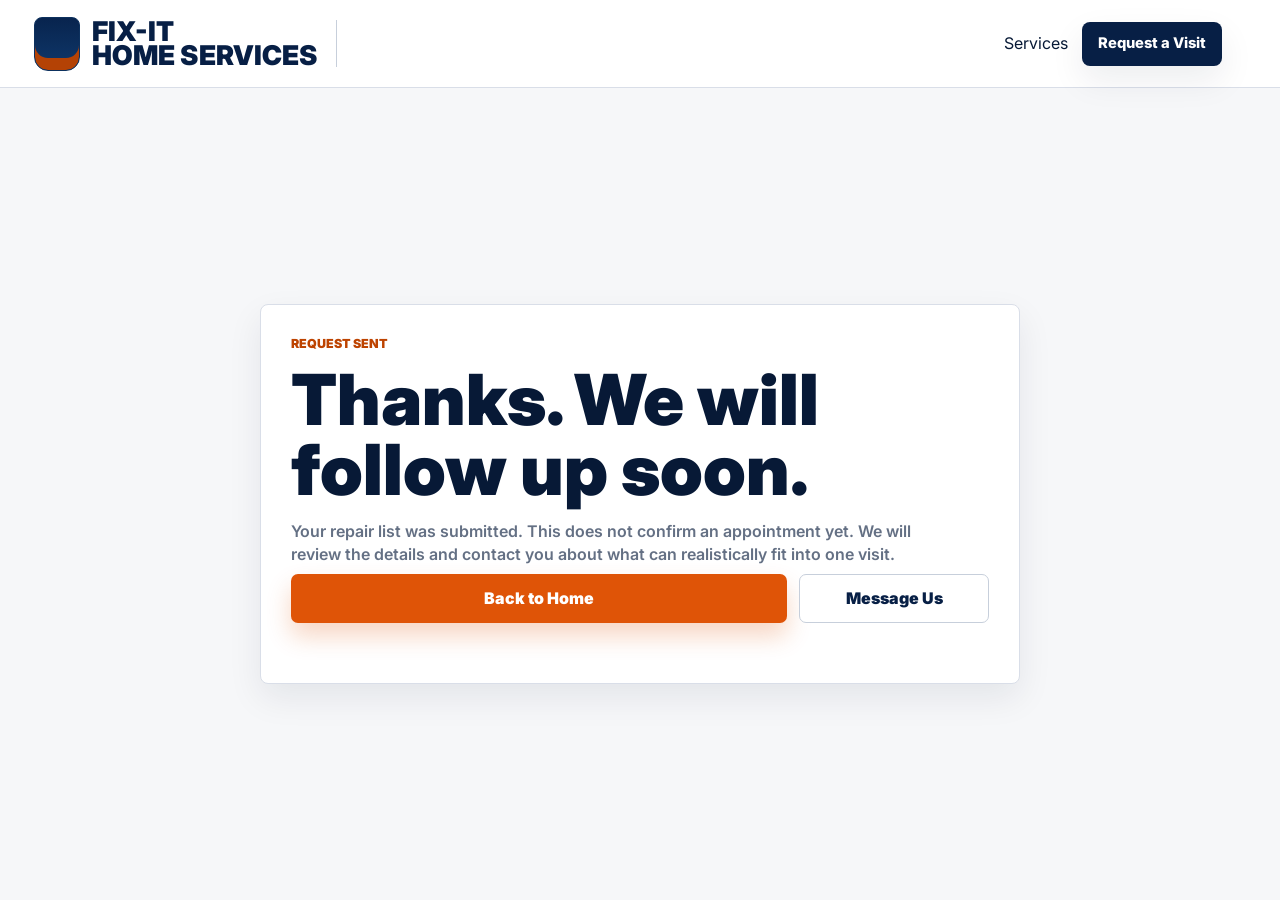
==== commit eb4f3fa7: "Reorder homepage trust flow" ====
--- a/thank-you.html
+++ b/thank-you.html
@@ -19,15 +19,16 @@
   <body>
     <header class="site-header">
       <a class="brand" href="/" aria-label="Fix-It Home Services home">
-        <span class="brand-mark">F</span>
-        <span>
-          <strong>Fix-It Home Services</strong>
-          <small>Local handyman help</small>
+        <span class="brand-shield" aria-hidden="true">
+          <i class="fa-solid fa-star"></i>
+        </span>
+        <span class="brand-copy">
+          <strong>Fix-It<br>Home Services</strong>
         </span>
       </a>
       <nav class="header-actions" aria-label="Primary navigation">
-        <a href="/#services">Services</a>
-        <a class="header-cta" href="/#lead-form">Request a Visit</a>
+        <a href="index.html#services">Services</a>
+        <a class="phone-link" href="index.html#lead-form">Request a Visit</a>
       </nav>
     </header>
 
@@ -40,7 +41,7 @@
             Your repair list was submitted. This does not confirm an appointment yet. We will review the details and contact you about what can realistically fit into one visit.
           </p>
           <div class="hero-actions">
-            <a class="button button-primary" href="/">Back to Home</a>
+            <a class="button button-primary" href="index.html">Back to Home</a>
             <a class="button button-secondary" href="https://m.me/thefixitlist" target="_blank" rel="noopener">
               Message Us
             </a>
--- a/styles.css
+++ b/styles.css
@@ -199,6 +199,14 @@
   padding: 0 44px 36px;
 }
 
+.hero-landing {
+  display: block;
+}
+
+.hero-landing .hero-main {
+  width: 100%;
+}
+
 .hero-main {
   display: grid;
   grid-template-columns: minmax(500px, 1fr) minmax(320px, 0.75fr);
@@ -865,6 +873,66 @@
   line-height: 1.05;
 }
 
+.offer-card {
+  display: grid;
+  gap: 18px;
+  padding: 28px;
+  background: #ffffff;
+  border: 1px solid rgba(223, 84, 7, 0.36);
+  border-radius: var(--radius);
+  box-shadow: var(--soft-shadow);
+}
+
+.offer-card .price-lockup {
+  max-width: 680px;
+}
+
+.offer-card > p {
+  max-width: 780px;
+  margin-bottom: 0;
+  color: var(--muted);
+  font-size: 1.05rem;
+  font-weight: 800;
+}
+
+.offer-card .button {
+  width: fit-content;
+}
+
+.trust-strip {
+  display: grid;
+  grid-template-columns: repeat(6, minmax(0, 1fr));
+  gap: 1px;
+  overflow: hidden;
+  background: var(--line);
+  border: 1px solid var(--line);
+  border-radius: var(--radius);
+}
+
+.trust-strip article {
+  display: grid;
+  align-content: start;
+  gap: 10px;
+  min-height: 118px;
+  padding: 18px;
+  background: #ffffff;
+}
+
+.trust-strip i {
+  color: var(--orange-dark);
+  font-size: 1.25rem;
+}
+
+.trust-strip span {
+  color: var(--ink);
+  font-weight: 900;
+  line-height: 1.15;
+}
+
+.services-section .repair-menu {
+  margin-top: 18px;
+}
+
 .pricing-grid {
   display: grid;
   grid-template-columns: repeat(3, 1fr);
@@ -1024,6 +1092,115 @@
   margin-bottom: 0;
 }
 
+.proof-layout {
+  display: grid;
+  grid-template-columns: 0.75fr 1.25fr;
+  gap: 18px;
+  align-items: stretch;
+}
+
+.proof-layout figure {
+  min-height: 320px;
+  margin: 0;
+  overflow: hidden;
+  background: #e8edf2;
+  border: 1px solid var(--line);
+  border-radius: var(--radius);
+}
+
+.proof-layout img {
+  width: 100%;
+  height: 100%;
+  object-fit: cover;
+  object-position: center top;
+}
+
+.proof-layout .proof-row {
+  border: 1px solid var(--line);
+  border-radius: var(--radius);
+}
+
+.form-section .request-card {
+  position: static;
+  max-width: 860px;
+  margin: 0 auto;
+}
+
+.final-cta-band {
+  display: grid;
+  grid-template-columns: minmax(0, 1fr) auto;
+  align-items: center;
+  gap: 24px;
+  padding: 28px;
+  color: #ffffff;
+  background: var(--navy);
+  border-radius: var(--radius);
+  box-shadow: var(--soft-shadow);
+}
+
+.final-cta-band .eyebrow,
+.final-cta-band p {
+  color: rgba(255, 255, 255, 0.78);
+}
+
+.final-cta-band h2 {
+  margin: 0 0 12px;
+  font-size: clamp(1.9rem, 4vw, 3rem);
+  line-height: 1.05;
+}
+
+.final-cta-band p:last-child {
+  max-width: 760px;
+  margin-bottom: 0;
+}
+
+.final-actions {
+  display: grid;
+  gap: 12px;
+  min-width: 320px;
+}
+
+.final-actions .button,
+.final-actions .messenger-cta {
+  width: 100%;
+  background-color: #ffffff;
+}
+
+.thank-you-page {
+  display: grid;
+  min-height: calc(100vh - 88px);
+  place-items: center;
+}
+
+.thank-you-card {
+  width: min(100%, 760px);
+  padding: 30px;
+  background: #ffffff;
+  border: 1px solid var(--line);
+  border-radius: var(--radius);
+  box-shadow: var(--soft-shadow);
+}
+
+.thank-you-card h1 {
+  margin-bottom: 14px;
+  font-size: clamp(2.4rem, 7vw, 4.4rem);
+  line-height: 1;
+}
+
+.thank-you-card p:not(.trust-line) {
+  max-width: 620px;
+  color: var(--muted);
+  font-weight: 600;
+}
+
+.trust-line {
+  margin: 0 0 12px;
+  color: var(--orange-dark);
+  font-size: 0.78rem;
+  font-weight: 900;
+  text-transform: uppercase;
+}
+
 .process-list {
   display: grid;
   grid-template-columns: repeat(3, 1fr);
@@ -1202,10 +1379,12 @@
   }
 
   .trust-grid,
+  .trust-strip,
   .proof-row,
   .pricing-grid,
   .visit-details,
   .repair-menu,
+  .proof-layout,
   .process-list,
   .faq-list {
     grid-template-columns: 1fr;
@@ -1238,6 +1417,14 @@
     grid-template-columns: 1fr;
   }
 
+  .final-cta-band {
+    grid-template-columns: 1fr;
+  }
+
+  .final-actions {
+    min-width: 0;
+  }
+
   .step-tabs {
     padding-inline: 18px;
   }
@@ -1263,14 +1450,18 @@
   }
 
   .hero-actions,
+  .offer-card .button,
   .pricing-card .button,
-  .custom-quote-band .button {
+  .custom-quote-band .button,
+  .final-actions {
     width: 100%;
   }
 
   .hero-actions .button,
+  .offer-card .button,
   .pricing-card .button,
-  .custom-quote-band .button {
+  .custom-quote-band .button,
+  .final-actions .button {
     min-width: 0;
   }
 
